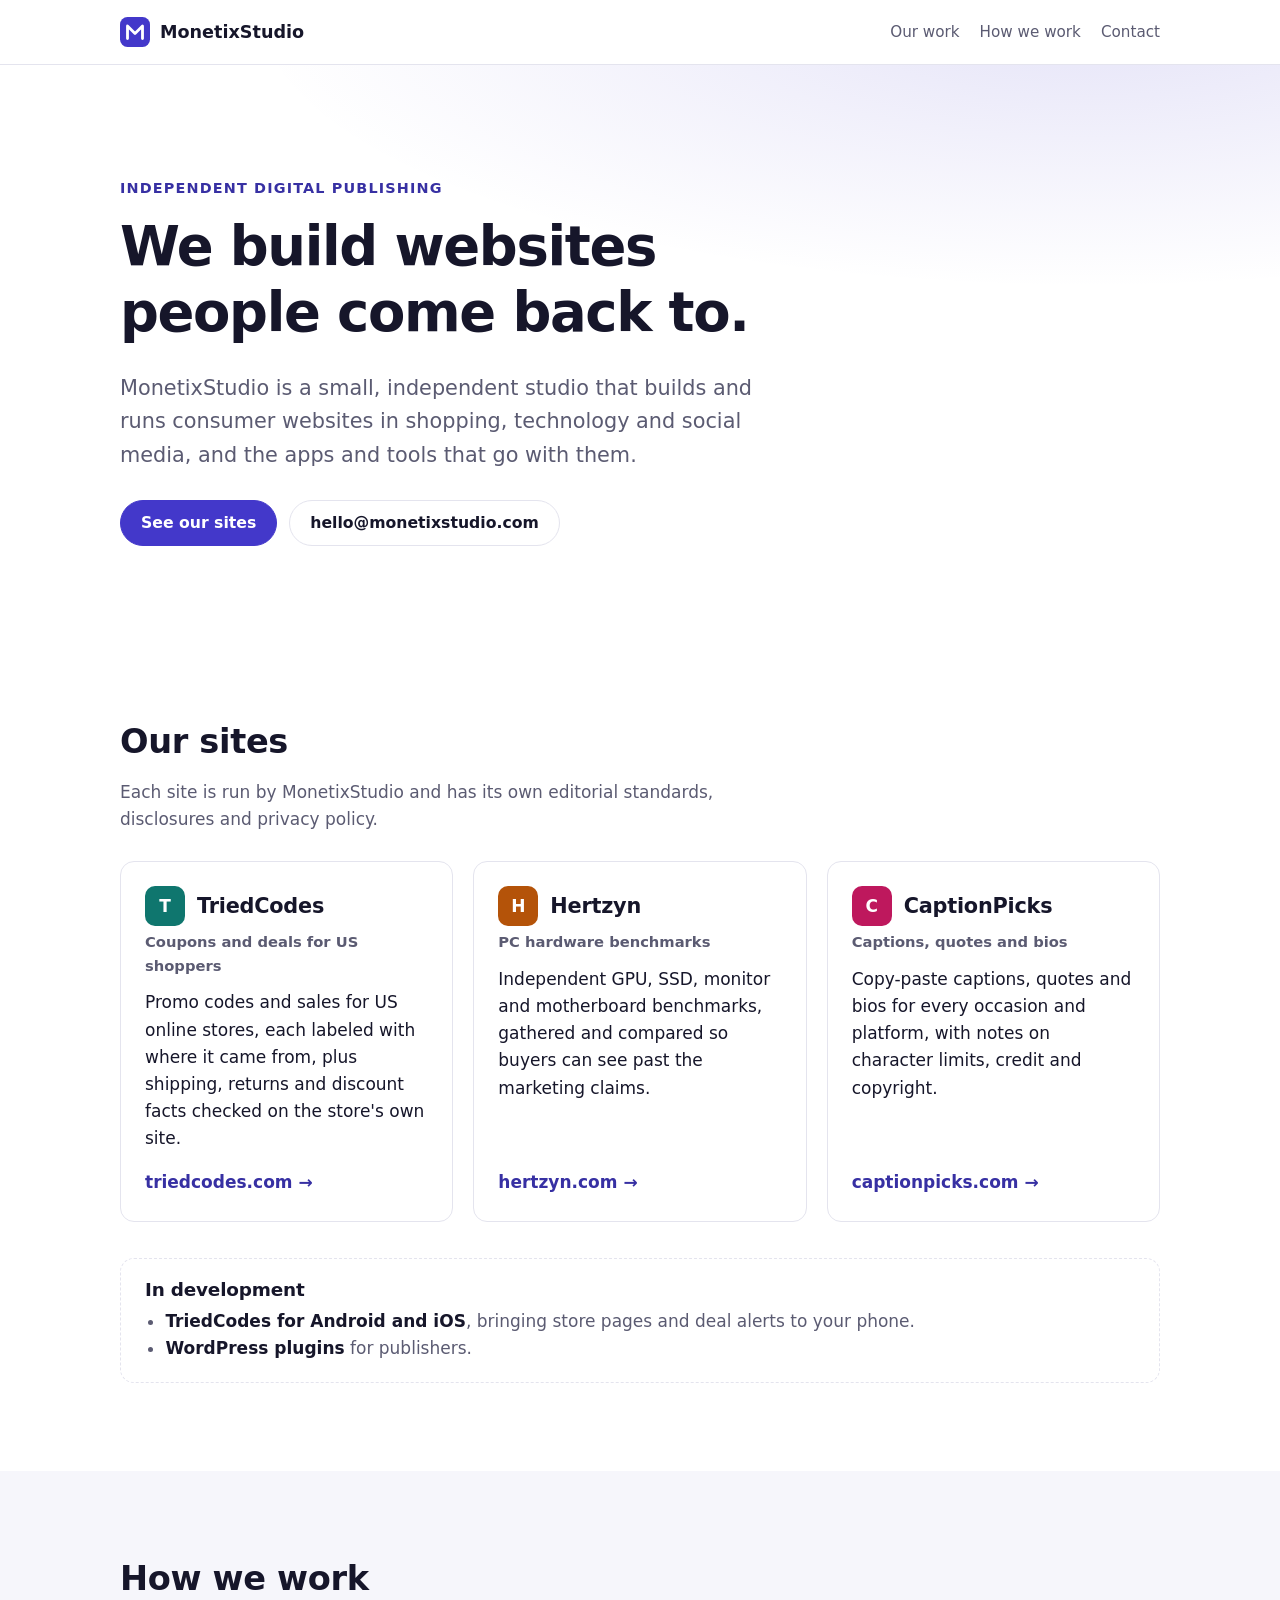
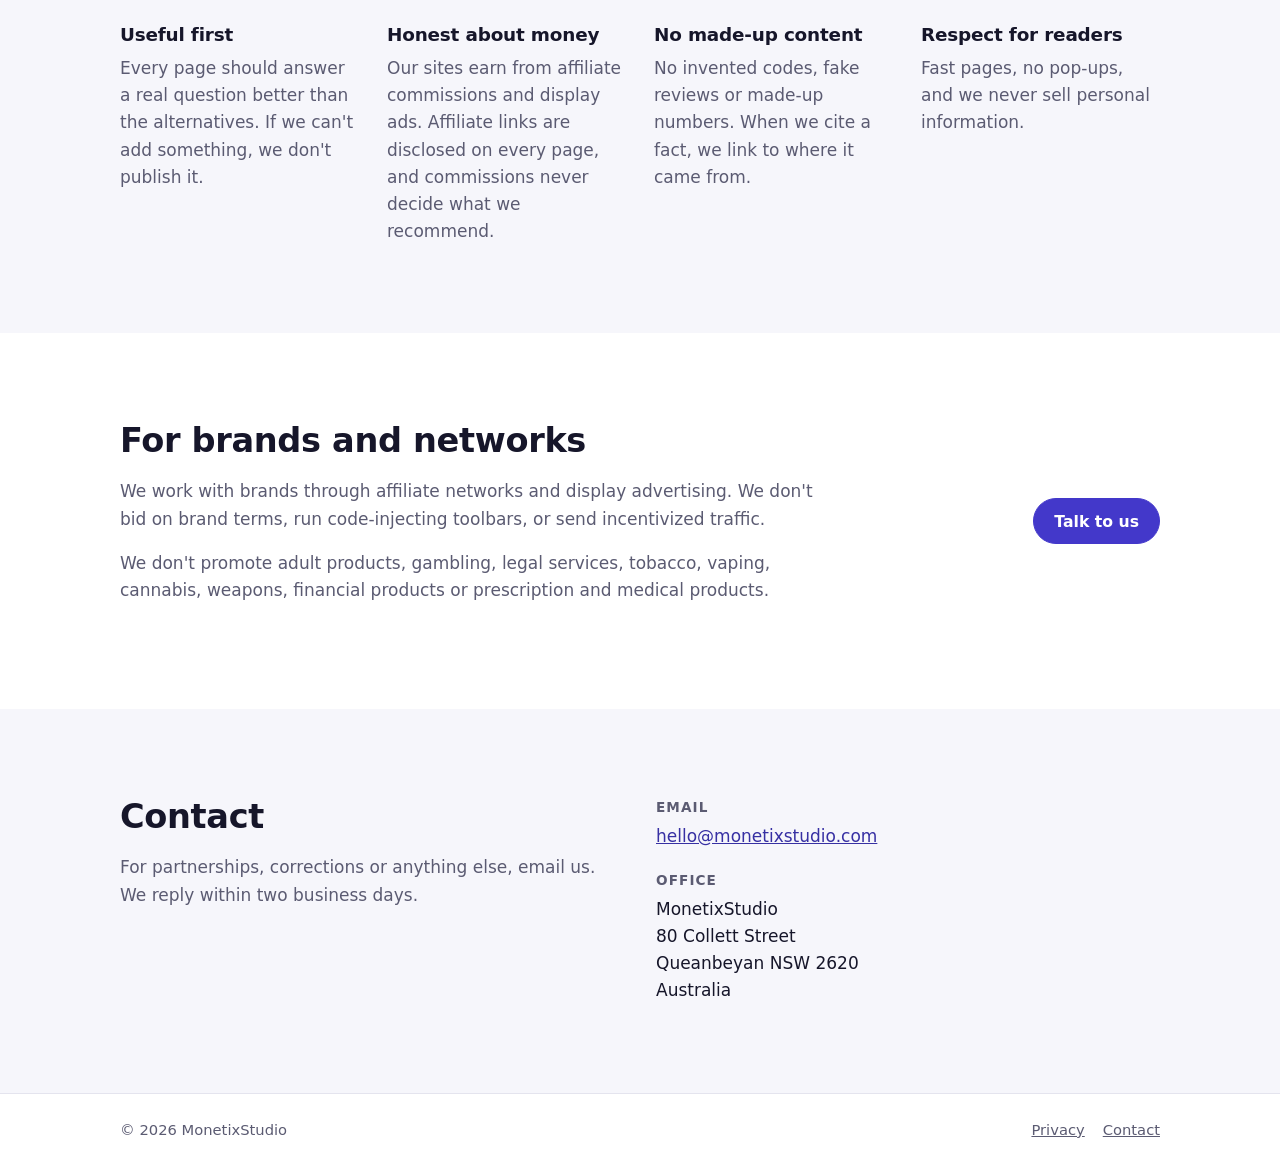
==== index.html @ 2bb1a7e0 "MonetixStudio company site Home page (our sites, how we work, partners, contact), privacy page, 404," ====
<!doctype html>
<html lang="en">
<head>
<meta charset="utf-8">
<meta name="viewport" content="width=device-width, initial-scale=1">
<title>MonetixStudio: independent digital publishing</title>
<meta name="description" content="MonetixStudio is an independent digital publishing studio. We build and run TriedCodes, Hertzyn and CaptionPicks, with apps and WordPress plugins in development.">
<link rel="canonical" href="https://monetixstudio.com/">
<meta property="og:type" content="website">
<meta property="og:site_name" content="MonetixStudio">
<meta property="og:title" content="MonetixStudio: independent digital publishing">
<meta property="og:description" content="We build and run TriedCodes, Hertzyn and CaptionPicks.">
<meta property="og:url" content="https://monetixstudio.com/">
<meta name="theme-color" content="#4338ca">
<link rel="icon" href="/favicon.svg" type="image/svg+xml">
<link rel="stylesheet" href="/styles.css">
<script type="application/ld+json">
{
  "@context": "https://schema.org",
  "@type": "Organization",
  "name": "MonetixStudio",
  "legalName": "MonetixStudio",
  "url": "https://monetixstudio.com/",
  "logo": "https://monetixstudio.com/favicon.svg",
  "email": "hello@monetixstudio.com",
  "address": {
    "@type": "PostalAddress",
    "streetAddress": "80 Collett Street",
    "addressLocality": "Queanbeyan",
    "addressRegion": "NSW",
    "postalCode": "2620",
    "addressCountry": "AU"
  }
}
</script>
<script type="application/ld+json">
[
  {"@context": "https://schema.org", "@type": "WebSite", "name": "TriedCodes", "url": "https://triedcodes.com/", "publisher": {"@type": "Organization", "name": "MonetixStudio", "url": "https://monetixstudio.com/"}},
  {"@context": "https://schema.org", "@type": "WebSite", "name": "Hertzyn", "url": "https://hertzyn.com/", "publisher": {"@type": "Organization", "name": "MonetixStudio", "url": "https://monetixstudio.com/"}},
  {"@context": "https://schema.org", "@type": "WebSite", "name": "CaptionPicks", "url": "https://captionpicks.com/", "publisher": {"@type": "Organization", "name": "MonetixStudio", "url": "https://monetixstudio.com/"}}
]
</script>
</head>
<body>
<a class="skip" href="#main">Skip to content</a>

<header class="site-header">
  <div class="wrap bar">
    <a class="brand" href="/" aria-label="MonetixStudio home">
      <svg class="mark" viewBox="0 0 32 32" aria-hidden="true"><rect width="32" height="32" rx="8" fill="currentColor"/><path d="M8 23V9.5l8 8 8-8V23" fill="none" stroke="var(--on-accent)" stroke-width="3" stroke-linecap="round" stroke-linejoin="round"/></svg>
      <span>MonetixStudio</span>
    </a>
    <nav aria-label="Main">
      <a href="#work">Our work</a>
      <a class="wide" href="#how">How we work</a>
      <a href="#contact">Contact</a>
    </nav>
  </div>
</header>

<main id="main">
  <section class="hero">
    <div class="wrap">
      <p class="eyebrow">Independent digital publishing</p>
      <h1>We build websites people come back to.</h1>
      <p class="lede">MonetixStudio is a small, independent studio that builds and runs consumer websites in shopping, technology and social media, and the apps and tools that go with them.</p>
      <div class="cta">
        <a class="btn btn-primary" href="#work">See our sites</a>
        <a class="btn" href="mailto:hello@monetixstudio.com">hello@monetixstudio.com</a>
      </div>
    </div>
  </section>

  <section id="work" class="section">
    <div class="wrap">
      <h2>Our sites</h2>
      <p class="section-lede">Each site is run by MonetixStudio and has its own editorial standards, disclosures and privacy policy.</p>
      <div class="cards">
        <article class="card">
          <div class="card-head"><span class="tile t1" aria-hidden="true">T</span><h3>TriedCodes</h3></div>
          <p class="tag">Coupons and deals for US shoppers</p>
          <p>Promo codes and sales for US online stores, each labeled with where it came from, plus shipping, returns and discount facts checked on the store's own site.</p>
          <a class="more" href="https://triedcodes.com/">triedcodes.com <span aria-hidden="true">→</span></a>
        </article>
        <article class="card">
          <div class="card-head"><span class="tile t2" aria-hidden="true">H</span><h3>Hertzyn</h3></div>
          <p class="tag">PC hardware benchmarks</p>
          <p>Independent GPU, SSD, monitor and motherboard benchmarks, gathered and compared so buyers can see past the marketing claims.</p>
          <a class="more" href="https://hertzyn.com/">hertzyn.com <span aria-hidden="true">→</span></a>
        </article>
        <article class="card">
          <div class="card-head"><span class="tile t3" aria-hidden="true">C</span><h3>CaptionPicks</h3></div>
          <p class="tag">Captions, quotes and bios</p>
          <p>Copy-paste captions, quotes and bios for every occasion and platform, with notes on character limits, credit and copyright.</p>
          <a class="more" href="https://captionpicks.com/">captionpicks.com <span aria-hidden="true">→</span></a>
        </article>
      </div>

      <div class="next">
        <h3>In development</h3>
        <ul>
          <li><strong>TriedCodes for Android and iOS</strong>, bringing store pages and deal alerts to your phone.</li>
          <li><strong>WordPress plugins</strong> for publishers.</li>
        </ul>
      </div>
    </div>
  </section>

  <section id="how" class="section alt">
    <div class="wrap">
      <h2>How we work</h2>
      <div class="grid">
        <div>
          <h3>Useful first</h3>
          <p>Every page should answer a real question better than the alternatives. If we can't add something, we don't publish it.</p>
        </div>
        <div>
          <h3>Honest about money</h3>
          <p>Our sites earn from affiliate commissions and display ads. Affiliate links are disclosed on every page, and commissions never decide what we recommend.</p>
        </div>
        <div>
          <h3>No made-up content</h3>
          <p>No invented codes, fake reviews or made-up numbers. When we cite a fact, we link to where it came from.</p>
        </div>
        <div>
          <h3>Respect for readers</h3>
          <p>Fast pages, no pop-ups, and we never sell personal information.</p>
        </div>
      </div>
    </div>
  </section>

  <section class="section">
    <div class="wrap partner">
      <div>
        <h2>For brands and networks</h2>
        <p>We work with brands through affiliate networks and display advertising. We don't bid on brand terms, run code-injecting toolbars, or send incentivized traffic.</p>
        <p>We don't promote adult products, gambling, legal services, tobacco, vaping, cannabis, weapons, financial products or prescription and medical products.</p>
      </div>
      <a class="btn btn-primary" href="mailto:hello@monetixstudio.com?subject=Partnership">Talk to us</a>
    </div>
  </section>

  <section id="contact" class="section alt">
    <div class="wrap contact">
      <div>
        <h2>Contact</h2>
        <p>For partnerships, corrections or anything else, email us. We reply within two business days.</p>
      </div>
      <dl>
        <div><dt>Email</dt><dd><a href="mailto:hello@monetixstudio.com">hello@monetixstudio.com</a></dd></div>
        <div><dt>Office</dt><dd>MonetixStudio<br>80 Collett Street<br>Queanbeyan NSW 2620<br>Australia</dd></div>
      </dl>
    </div>
  </section>
</main>

<footer class="site-footer">
  <div class="wrap bar">
    <p>© 2026 MonetixStudio</p>
    <nav aria-label="Footer"><a href="/privacy/">Privacy</a><a href="#contact">Contact</a></nav>
  </div>
</footer>
</body>
</html>
---- styles.css ----
:root {
  --bg: #ffffff;
  --bg-alt: #f6f6fb;
  --ink: #16162a;
  --muted: #5b5b72;
  --line: #e4e4ee;
  --accent: #4338ca;
  --accent-ink: #3730a3;
  --on-accent: #ffffff;
  --card: #ffffff;
  --t1: #0f766e;
  --t2: #b45309;
  --t3: #be185d;
  --radius: 14px;
}
@media (prefers-color-scheme: dark) {
  :root {
    --bg: #0f0f1a;
    --bg-alt: #161626;
    --ink: #ececf6;
    --muted: #a3a3bb;
    --line: #2a2a40;
    --accent: #818cf8;
    --accent-ink: #a5b4fc;
    --on-accent: #0f0f1a;
    --card: #191929;
    --t1: #2dd4bf;
    --t2: #fbbf24;
    --t3: #f472b6;
  }
}

* { box-sizing: border-box; }
html { scroll-behavior: smooth; }
body {
  margin: 0;
  background: var(--bg);
  color: var(--ink);
  font: 17px/1.6 system-ui, -apple-system, "Segoe UI", Roboto, "Helvetica Neue", Arial, sans-serif;
  -webkit-font-smoothing: antialiased;
}
a { color: var(--accent-ink); }
h1, h2, h3 { line-height: 1.2; margin: 0 0 .5em; letter-spacing: -.01em; text-wrap: balance; }
h1 { font-size: clamp(2.1rem, 5vw, 3.4rem); letter-spacing: -.025em; }
h2 { font-size: clamp(1.6rem, 3.2vw, 2.1rem); }
h3 { font-size: 1.15rem; }
p { margin: 0 0 1em; }

.wrap { max-width: 1080px; margin: 0 auto; padding: 0 20px; }
.skip { position: absolute; left: -999px; top: 8px; background: var(--accent); color: var(--on-accent); padding: 8px 12px; border-radius: 8px; }
.skip:focus { left: 8px; z-index: 10; }

.bar { display: flex; align-items: center; justify-content: space-between; gap: 16px; flex-wrap: wrap; }
.site-header { border-bottom: 1px solid var(--line); position: sticky; top: 0; background: color-mix(in srgb, var(--bg) 88%, transparent); backdrop-filter: saturate(1.4) blur(8px); z-index: 5; }
.site-header .bar { min-height: 64px; }
.brand { display: inline-flex; align-items: center; gap: 10px; color: var(--ink); text-decoration: none; font-weight: 700; font-size: 1.1rem; }
.mark { width: 30px; height: 30px; color: var(--accent); }
.site-header nav { display: flex; gap: 20px; }
.site-header nav a { color: var(--muted); text-decoration: none; font-size: .95rem; }
.site-header nav a:hover { color: var(--ink); }

.hero { padding: clamp(56px, 10vw, 112px) 0 clamp(48px, 8vw, 88px); background: radial-gradient(1200px 400px at 85% -10%, color-mix(in srgb, var(--accent) 14%, transparent), transparent 70%); }
.eyebrow { color: var(--accent-ink); font-weight: 600; font-size: .9rem; text-transform: uppercase; letter-spacing: .08em; }
.lede { font-size: clamp(1.1rem, 2.2vw, 1.3rem); color: var(--muted); max-width: 680px; }
.cta { display: flex; gap: 12px; flex-wrap: wrap; margin-top: 28px; }

.btn { display: inline-flex; align-items: center; justify-content: center; min-height: 46px; padding: 0 20px; border-radius: 999px; border: 1px solid var(--line); color: var(--ink); text-decoration: none; font-weight: 600; font-size: .98rem; background: var(--card); }
.btn:hover { border-color: var(--accent); }
.btn-primary { background: var(--accent); border-color: var(--accent); color: var(--on-accent); }
.btn-primary:hover { background: var(--accent-ink); border-color: var(--accent-ink); }
a:focus-visible, .btn:focus-visible { outline: 3px solid var(--accent); outline-offset: 3px; }

.section { padding: clamp(48px, 8vw, 88px) 0; }
.section.alt { background: var(--bg-alt); }
.section-lede { color: var(--muted); max-width: 640px; }

.cards { display: grid; grid-template-columns: repeat(auto-fit, minmax(260px, 1fr)); gap: 20px; margin-top: 28px; }
.card { background: var(--card); border: 1px solid var(--line); border-radius: var(--radius); padding: 24px; display: flex; flex-direction: column; }
.card-head { display: flex; align-items: center; gap: 12px; margin-bottom: 4px; }
.card-head h3 { margin: 0; font-size: 1.3rem; }
.tile { width: 40px; height: 40px; border-radius: 10px; display: grid; place-items: center; font-weight: 800; color: #fff; }
.t1 { background: var(--t1); } .t2 { background: var(--t2); } .t3 { background: var(--t3); }
@media (prefers-color-scheme: dark) { .tile { color: #0f0f1a; } }
.tag { color: var(--muted); font-size: .92rem; font-weight: 600; margin-bottom: .8em; }
.card p:not(.tag) { flex: 1; }
.more { font-weight: 600; text-decoration: none; }
.more:hover { text-decoration: underline; }

.next { margin-top: 36px; padding: 20px 24px; border: 1px dashed var(--line); border-radius: var(--radius); }
.next h3 { margin-bottom: .4em; }
.next ul { margin: 0; padding-left: 1.2em; color: var(--muted); }
.next strong { color: var(--ink); }

.grid { display: grid; grid-template-columns: repeat(auto-fit, minmax(220px, 1fr)); gap: 28px; margin-top: 24px; }
.grid p { color: var(--muted); margin: 0; }

.partner { display: flex; align-items: center; justify-content: space-between; gap: 32px; flex-wrap: wrap; }
.partner > div { max-width: 720px; }
.partner p { color: var(--muted); }

.contact { display: grid; grid-template-columns: 1fr 1fr; gap: 32px; align-items: start; }
.contact p { color: var(--muted); }
dl { margin: 0; display: grid; gap: 20px; }
dt { font-size: .85rem; text-transform: uppercase; letter-spacing: .08em; color: var(--muted); font-weight: 600; }
dd { margin: 4px 0 0; }
@media (max-width: 720px) { .contact { grid-template-columns: 1fr; } .site-header nav { gap: 14px; } }
@media (max-width: 520px) {
  .site-header .bar { flex-wrap: nowrap; }
  .site-header nav a.wide { display: none; }
}

.site-footer { border-top: 1px solid var(--line); padding: 24px 0; color: var(--muted); font-size: .92rem; }
.site-footer p { margin: 0; }
.site-footer nav { display: flex; gap: 18px; }
.site-footer a { color: var(--muted); }

.doc { max-width: 720px; padding-top: clamp(40px, 7vw, 72px); padding-bottom: 72px; }
.doc h2 { font-size: 1.3rem; margin-top: 1.6em; }
.doc p, .doc li { color: var(--muted); }
.doc .updated { font-size: .92rem; }
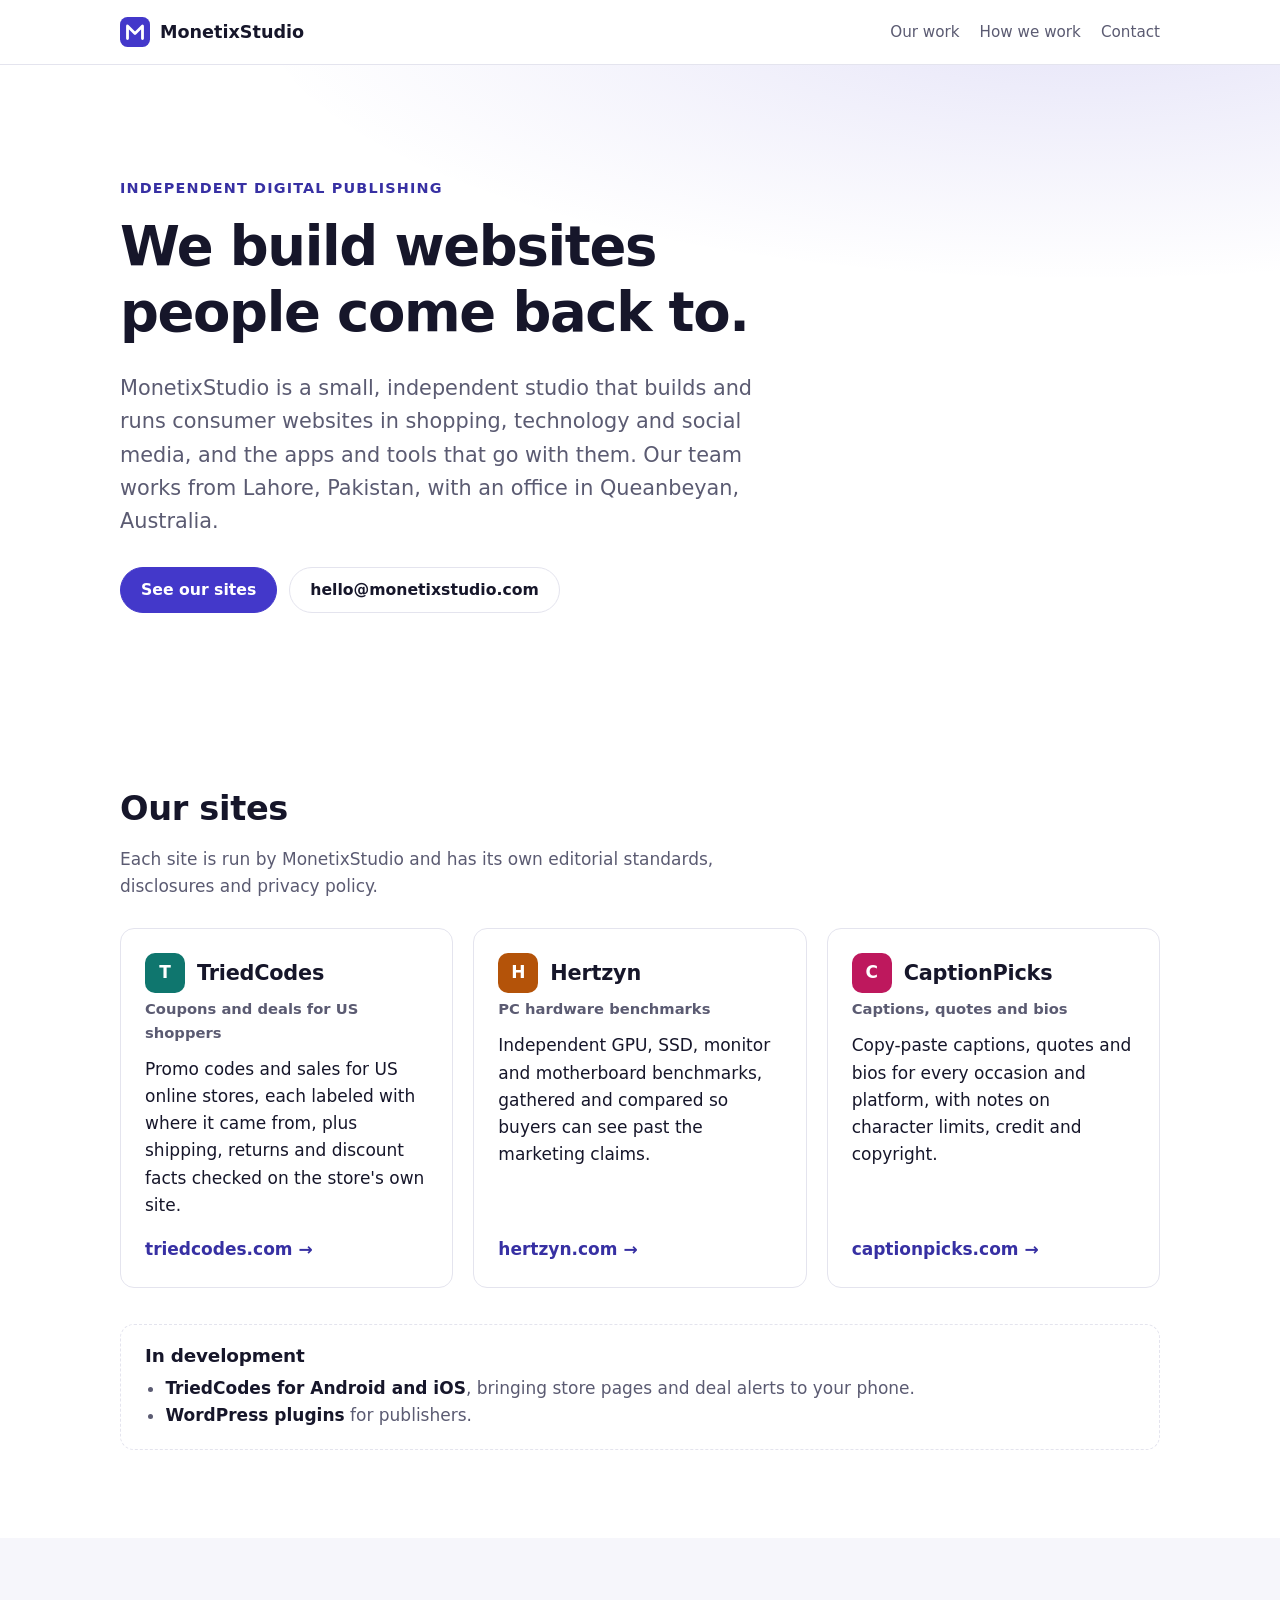
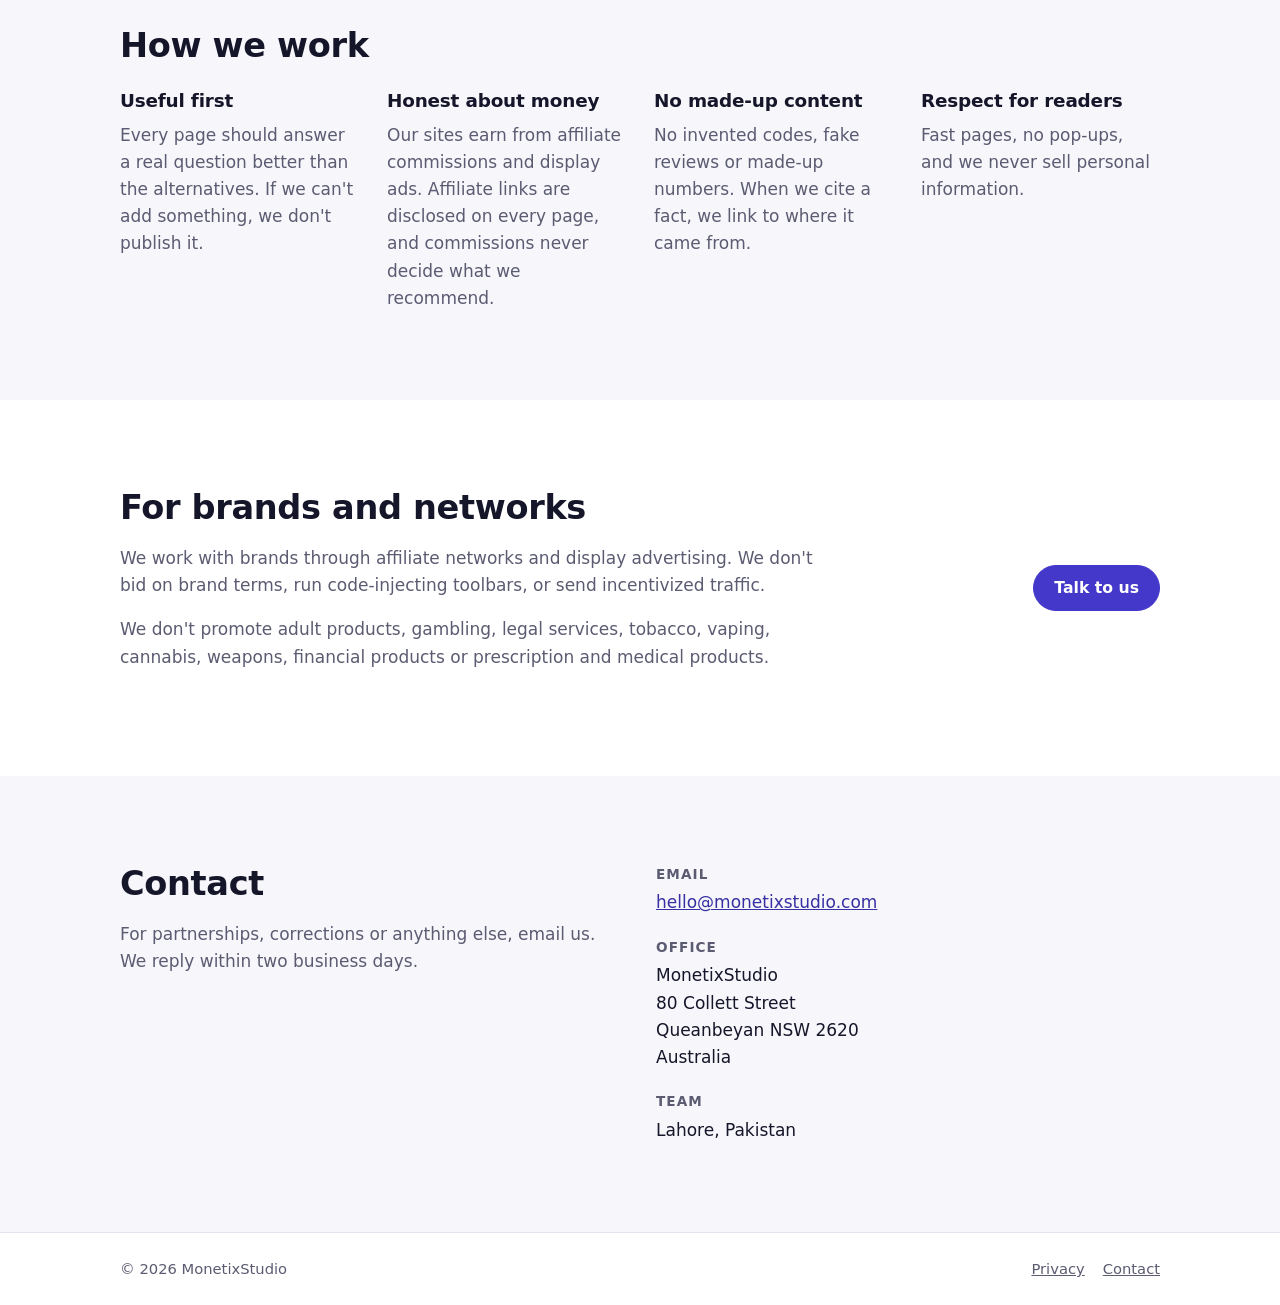
==== commit 5780a96b: "Show the team in Lahore alongside the Queanbeyan office Co-Authored-By: Claude Opus 5.5 <noreply@ant" ====
--- a/index.html
+++ b/index.html
@@ -63,7 +63,7 @@
     <div class="wrap">
       <p class="eyebrow">Independent digital publishing</p>
       <h1>We build websites people come back to.</h1>
-      <p class="lede">MonetixStudio is a small, independent studio that builds and runs consumer websites in shopping, technology and social media, and the apps and tools that go with them.</p>
+      <p class="lede">MonetixStudio is a small, independent studio that builds and runs consumer websites in shopping, technology and social media, and the apps and tools that go with them. Our team works from Lahore, Pakistan, with an office in Queanbeyan, Australia.</p>
       <div class="cta">
         <a class="btn btn-primary" href="#work">See our sites</a>
         <a class="btn" href="mailto:hello@monetixstudio.com">hello@monetixstudio.com</a>
@@ -150,6 +150,7 @@
       <dl>
         <div><dt>Email</dt><dd><a href="mailto:hello@monetixstudio.com">hello@monetixstudio.com</a></dd></div>
         <div><dt>Office</dt><dd>MonetixStudio<br>80 Collett Street<br>Queanbeyan NSW 2620<br>Australia</dd></div>
+        <div><dt>Team</dt><dd>Lahore, Pakistan</dd></div>
       </dl>
     </div>
   </section>
